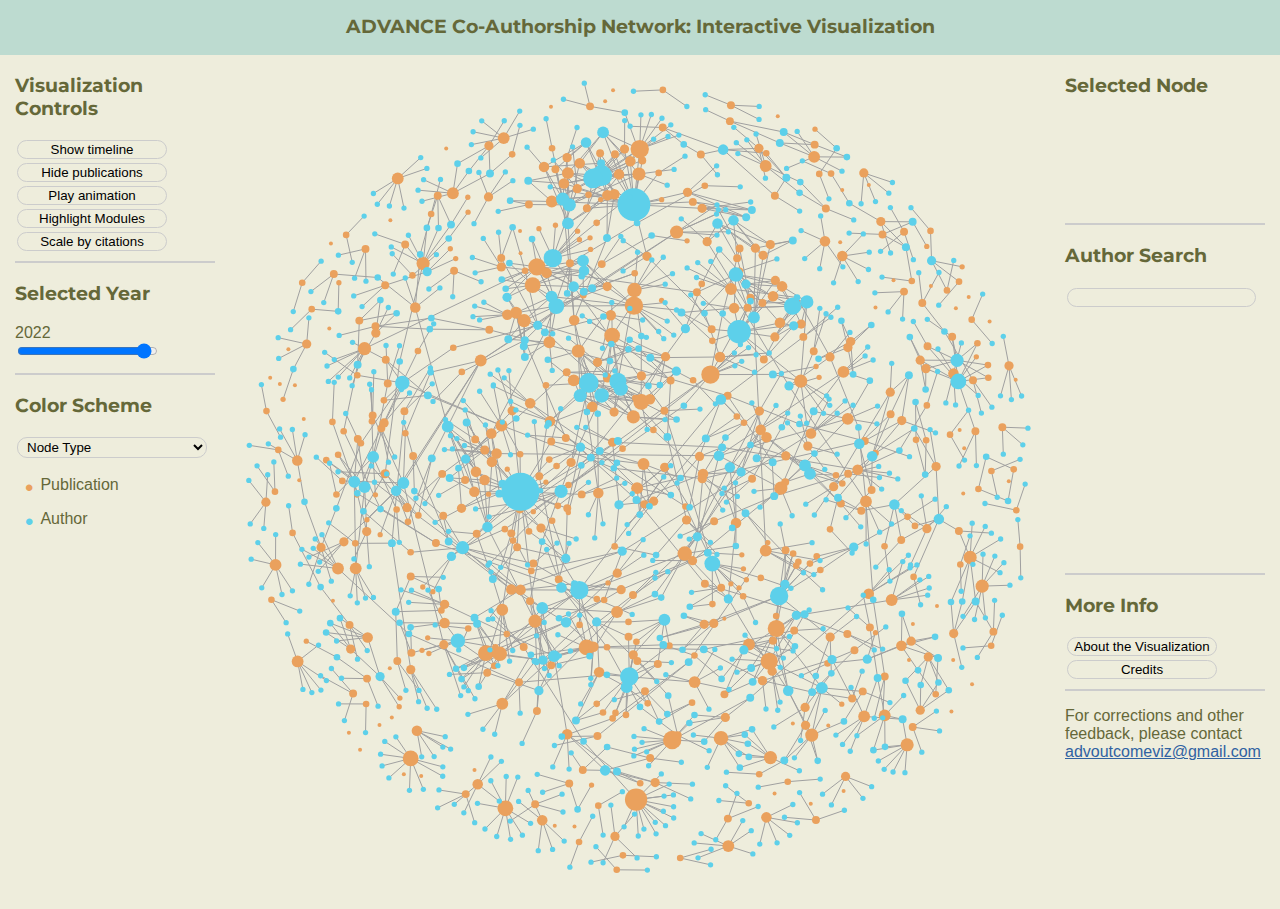
==== index.html @ ebf052ea "Add files via upload" ====
<!Doctype html>
<head>
  <meta charset="utf-8">
  <meta name="keywords" content="HTML,CSS,JavaScript,THREE.js">
  <meta name="viewport" content="width=device-width, initial-scale=1.0">
  <link rel="stylesheet" href="style.css?v=7">
  <link rel="preconnect" href="https://fonts.googleapis.com">
  <link rel="preconnect" href="https://fonts.gstatic.com" crossorigin>
  <link href="https://fonts.googleapis.com/css2?family=Montserrat&display=swap" rel="stylesheet">
  <title>The Advance Community</title>
</head>
<body>
  <div id="navbar">
    <h3>ADVANCE Co-Authorship Network: Interactive Visualization</h3>
  </div>
  <div id="main">
    <button id="generate" style="position:absolute; display:none;">Save as SVG</button>
    <div id="sidebar">
      <h3>Visualization Controls</h3>
      <!-- button to toggle layout -->
      <button onclick="toggleTimeline()" id="toggleTimelineButton">Show timeline</button>
      <button onclick="togglePubs()" id="togglePubsButton">Hide publications</button>
      <button onclick="playPause()" id="playPauseButton">Play animation</button>
      <button onclick="playPauseIdle()" id="idleButton">Highlight Modules</button>
      <button onclick="reScale()" id="reScaleButton">Scale By degree</button>
      <hr/>

      <!-- slider for years -->
      <h3>Selected Year</h3>
      <p id="yearLabel">2008</p>
      <input type="range" min="2000" max="2022" value="2022" step="1" class="slider" id="yearSlider" onchange="yearSlider(this.value)" onenter="yearSlider(this.value)">
      <hr/>

      <h3>Color Scheme</h3>
      <!-- recolor dropdown -->
      <select id="colorDropdown" class="dropdown" onchange="reColor(this.value)">
        <option value="type">Node Type</option>
        <option value="gender">Author Gender</option>
        <option value="race">Author Race</option>
        <option value="discipline">Discipline</option>
        <option value="race_ethnicity">Race & Ethnicity</option>
        <option value="gender_only">Gender Studies</option>
        <option value="intersectional">Intersectional</option>
        <option value="expert">DEI Expertise</option>
        <option value="doctype">University Doctoral Type</option>
        <option value="msi">Minority Serving Institutions</option>
        <option value="msi_detail">Hispanic Serving Institutions</option>
        <option value="date">Year</option>
      </select>
      <ul id="legend"></ul>
    </div>
    <div id="container"></div>
    <div id="searchPanel">
      <h3>Selected Node</h3>
      <div id="infoText"></div>
      <hr>
      <!-- Search Bar and result list -->
      <h3>Author Search</h3>
      <input onchange="searchFor(this.value)"></input>
      <ul id="searchResults"></ul>

      <hr>
      <h3>More Info</h3>
      <button class="moreinfo" id="howto" onclick="showLightBox(this)">About the Visualization
        <div class="lightboxContent">
          <h3>About the Visualization</h3>
          In the center of the screen you see this network with two types of nodes: Publications (orange) and Authors (blue). An author is connected to a publication by a network edge if the author wrote the publication. For publication nodes, the size reflects the number of authors on the publication. For author nodes, the size reflects the number of publications the author wrote, or the number of collaborators (when the publications are hidden).

          <h4>Explore</h4>
          Click on a node to learn more about it. The name
          or title will appear on the right of the screen under Selected Node and the node’s connections will be highlighted. Click anywhere to deselect. Search for a specific Author in the network using the Author Search on the right.
          <h4>Time</h4>
          Using the Selected Year slider you can see all publications and authors from 2001 until the selected year. Select Show Timeline to see the nodes re- arranged so the radial distance from the center of the image starting in 2001. Year 2001 is in the center, year 2021 is on the largest circle.
          <h4>Animation</h4>
          Click Play animation to progress through all years from 2001 until 2021. Your pre-existing settings (color and layout) will be maintained throughout the animation. Click the button again to Pause animation.
          <h4>Social Connections</h4>
          To focus on social connections, select Hide Publications so all visible nodes are Authors. Here, two authors are connected if they wrote a publication together.
          <h4>Color Schemes</h4>
          We can also learn more by recoloring the nodes and observing which colors tend to be connected in the network. Change colors by using the drop-down box in Color Scheme. A legend appears below the selected scheme. Options include:
          <ol>
            <li>Author Gender</li>
            <li>Author Race</li>
            <li>Author Discipline</li>
            <li>Expertise in Race & Ethnicity Studies 5. Expertise in Gender Studies</li>
            <li>Expertise in Intersectional Studies</li>
            <li>An Affiliation at a Minority Serving Institution (MSI) 8. An Affiliation at a Hispanic Serving Institution (HSI)</li>
            <li>First Year of publication</li>
          </ol>
          <h4>Other functions</h4>
          Change the node size by pressing Scale by Citations to show the most highly cited publications and authors in the network. Press Scale by Degree to return to the original view. To explicitly explore the disconnected modules in the network, press Highlight Modules. Press Pause Modules to return to the original view.
        </div>
      </button>
      <button class="moreinfo" id="credits" onclick="showLightBox(this)">Credits
        <div class="lightboxContent">
          <h4>Project Team</h4>
          <ul> 
            <li><b>Kathrin Zippel</b> | <i>Professor of Sociology, Northeastern University</i></li>
            <li><b>Laura K. Nelson</b> | <i>Assistant Professor of Sociology, University of British Columbia</i></li>
            <li><b>Alexander Gates</b> | <i>Associate Research Scientist, Dept. of Sociology, Northeastern University</i></li>
            <li><b>Jessica Gold</b> | <i>Postdoctoral Research Associate, Dept. of Sociology, Northeastern University</i></li>
            <li><b> Alice Grishchenko</b> | Visualization</li>
          </ul>

          <p id="nsf-msg">This material is based upon work supported by the National Science Foundation under Grants No. 1836671 and 2000713. Any opinions, findings, and conclusions or recommendations expressed in this material are those of the authors and do not necessarily reflect the views of the National Science Foundation</p>
        </div>
      </button>
      <hr/>
      <p>For corrections and other feedback, please contact <a href="mailto:advoutcomeviz@gmail.com">advoutcomeviz@gmail.com</a></p>
    </div>
  </div>
  <div id="lightBoxParent"><div id="lightBoxClose" onclick="closeLightBox()">&#215;</div>
    <div id="lightBox"></div>
  </div>

  <script type="text/javascript"  src="js/d3.min.js"></script>
  <script type="text/javascript"  src="js/viz-temp.js?v=9"></script>
  <script type="text/javascript"  src="js/blob.js"></script>
  <script type="text/javascript"  src="js/fileSaver.js"></script>
  <script>
  //----------------svg export code

  d3.select("#generate")
  .on("click", writeDownloadLink);

  function writeDownloadLink(){
    try {
      var isFileSaverSupported = !!new Blob();
    } catch (e) {
      alert("blob not supported");
    }

    var html = d3.select("svg")
    .attr("title", "test2")
    .attr("version", 1.1)
    .attr("xmlns", "http://www.w3.org/2000/svg")
    .node().parentNode.innerHTML;

    var blob = new Blob([html], {type: "image/svg+xml"});
    saveAs(blob, "viz.svg");
  };
  </script>
</body>
</html>
---- style.css ----
body{
  font-family: sans-serif;
  font-weight: 200;
  background-color: #eeeddc;
  margin: 0;
  color: #656839;
}


ul {
  list-style: none;
  margin: 0;
  padding: 0 0 0 10px;
}

li p{
  /* margin: 6px 0; */
}

hr{
  border: 0.5px solid #ccc;
}

h1,h2,h3,h4{
  font-family: 'Montserrat', sans-serif;
}
a{
  color: #3062a2;
}


/* ================== svg and UI containers ================*/
#container,#sidebar, #searchPanel{
  float:left;
}
#sidebar, #searchPanel{
  width: 200px;
}
#searchResults{
  max-height: 80vh;
  overflow-y: scroll;
  min-height: 250px;
}
#navbar{
  width: 100%;
  height: 40px;
  text-align: center;
  background-color: #bddbd0;
  padding-top: 15px;
}
#navbar h3{
  margin: 0;
}
#main{
  margin: 0 auto;
  position: relative;
  width: 1250px;
}
#lightBoxParent{
  position: fixed;
  width: 50vw;
  height: 70vh;
  z-index: 2;
  background-color: rgba(238, 237, 220, 0.9);
  overflow-y: scroll;
  margin: 10vh 25vw;
  border: 1px solid;
  opacity: 0;
  display: none;
}
#lightBox{
  padding: 20px;
}
#lightBoxClose{
  position: relative;
  z-index: 3;
  width: 40px;
  height: 40px;
  color: #7d7f56;
  float: right;
  font-size: 40px;
}

.lightboxContent{
  display:none;
}


/* ===================  UI elements =======================*/
select, button, input{
  background-color: transparent;
  border: 1.5px solid #ccc;
  border-radius: 10px;
  padding: 1px 5px;
  margin: 2px;
}

button{
  width: 150px;
}

select{
  max-width: 95%;
}

button:hover, button:active{
  border: 1.5px solid #000;
  background-color: #eee;
}

#searchPanel input{
  margin-bottom: 8px;
}

.bullet{
  float: left;
  margin-right: 7px;
  font-size: 150%;
  margin-top: -2px;
}

#yearSlider{

}
#yearLabel{
  margin-bottom: -3px;
}
#infoText{
  min-height: 100px;
}
#nsf-msg{
  font-size: 10px;
}

/* ===================  Selected Item & Text Styling =====*/
.selected{
  stroke:#000000;
}
.selected-result{
  color:#ff0000;
}
#searchResults li{
  padding: 2px 0;
  text-transform: capitalize;
}
span.pub{
  font-style: italic;
  text-transform: capitalize;
  font-size: 14px;
}
span.author{
  text-transform: capitalize;
}
span.set, span.doctype-author{
  font-size: 12px;
  font-weight: 800;
}
span.cite{
  font-size: 12px;
}
span.year{
  font-size: 12px;
}
span.doctype-pub{
  display:none;
}
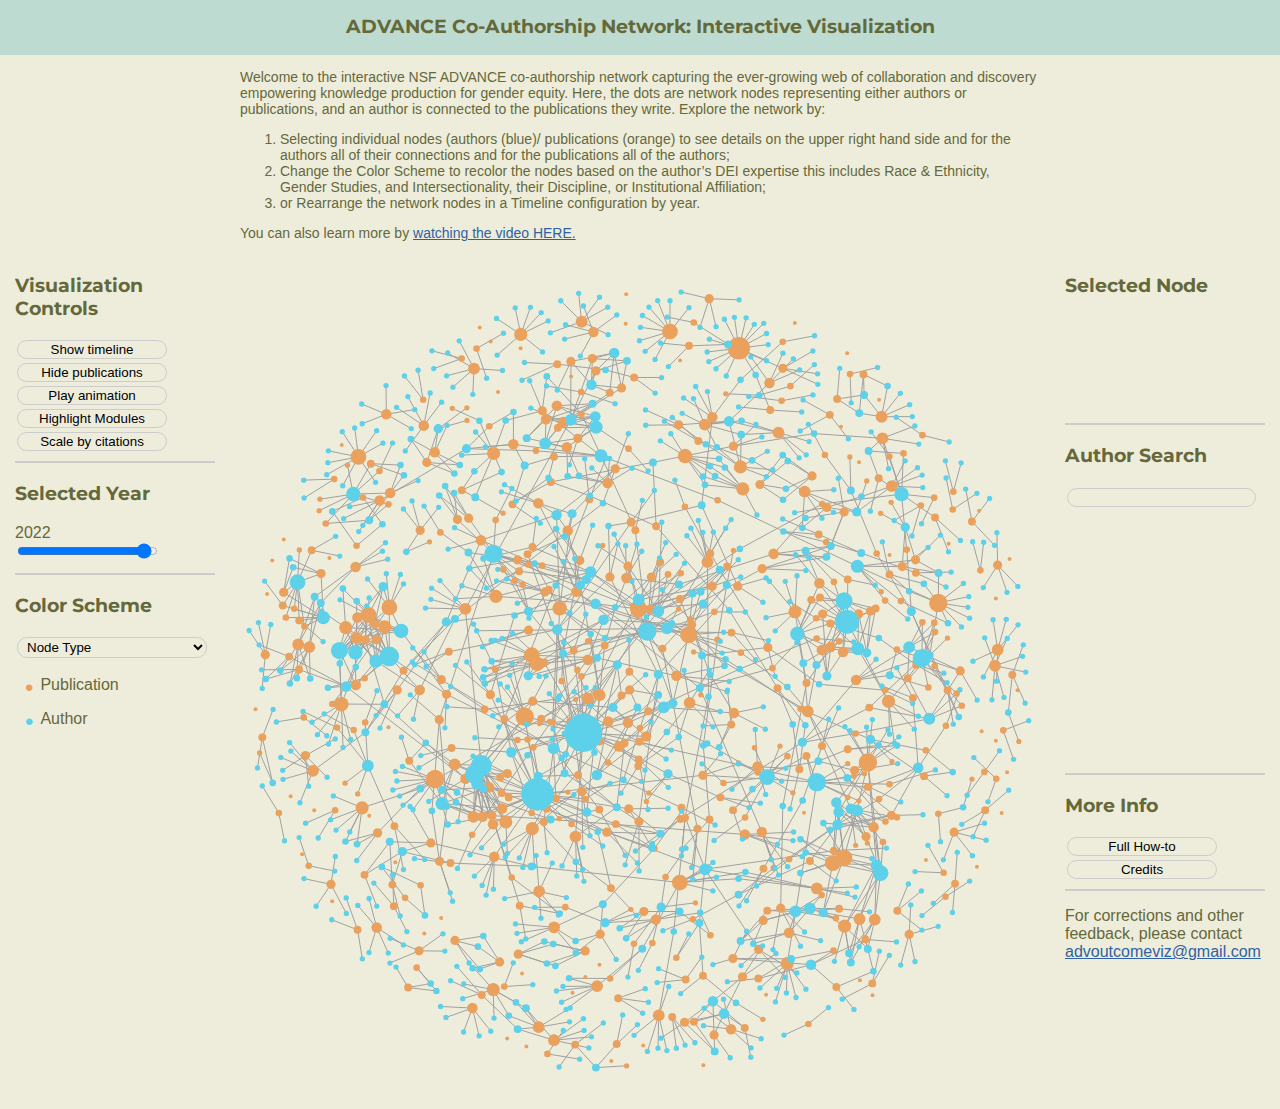
==== commit 34b51650: "Add files via upload" ====
--- a/index.html
+++ b/index.html
@@ -3,7 +3,7 @@
   <meta charset="utf-8">
   <meta name="keywords" content="HTML,CSS,JavaScript,THREE.js">
   <meta name="viewport" content="width=device-width, initial-scale=1.0">
-  <link rel="stylesheet" href="style.css?v=7">
+  <link rel="stylesheet" href="style.css?v=8">
   <link rel="preconnect" href="https://fonts.googleapis.com">
   <link rel="preconnect" href="https://fonts.gstatic.com" crossorigin>
   <link href="https://fonts.googleapis.com/css2?family=Montserrat&display=swap" rel="stylesheet">
@@ -13,6 +13,19 @@
   <div id="navbar">
     <h3>ADVANCE Co-Authorship Network: Interactive Visualization</h3>
   </div>
+  <div id="directions">
+  <p>Welcome to the interactive NSF ADVANCE co-authorship network capturing the ever-growing web of collaboration and discovery empowering knowledge production for gender equity.
+  Here, the dots are network nodes representing either authors  or publications, and an author is connected to the publications they write.
+
+  Explore the network by:
+  <ol>
+    <li>Selecting individual nodes (authors (blue)/ publications (orange) to see details on the upper right hand side and for the authors all of their connections and for the publications all of the authors;</li>
+  <li>Change the Color Scheme to recolor the nodes based on the author’s DEI expertise this includes Race & Ethnicity, Gender Studies, and Intersectionality, their Discipline, or Institutional Affiliation; </li>
+  <li>or Rearrange the network nodes in a Timeline configuration by year.</li>
+</ol>
+
+  You can also learn more by <a href="https://www.youtube.com/watch?v=FfG1PArP5WY" target="_blank">watching the video HERE.</a></p>
+</div>
   <div id="main">
     <button id="generate" style="position:absolute; display:none;">Save as SVG</button>
     <div id="sidebar">
@@ -61,7 +74,7 @@
 
       <hr>
       <h3>More Info</h3>
-      <button class="moreinfo" id="howto" onclick="showLightBox(this)">About the Visualization
+      <button class="moreinfo" id="howto" onclick="showLightBox(this)">Full How-to
         <div class="lightboxContent">
           <h3>About the Visualization</h3>
           In the center of the screen you see this network with two types of nodes: Publications (orange) and Authors (blue). An author is connected to a publication by a network edge if the author wrote the publication. For publication nodes, the size reflects the number of authors on the publication. For author nodes, the size reflects the number of publications the author wrote, or the number of collaborators (when the publications are hidden).
--- a/style.css
+++ b/style.css
@@ -51,10 +51,14 @@
 #navbar h3{
   margin: 0;
 }
-#main{
+#main, #directions{
   margin: 0 auto;
   position: relative;
   width: 1250px;
+}
+#directions{
+  font-size: 14px;
+  width: 800px;
 }
 #lightBoxParent{
   position: fixed;
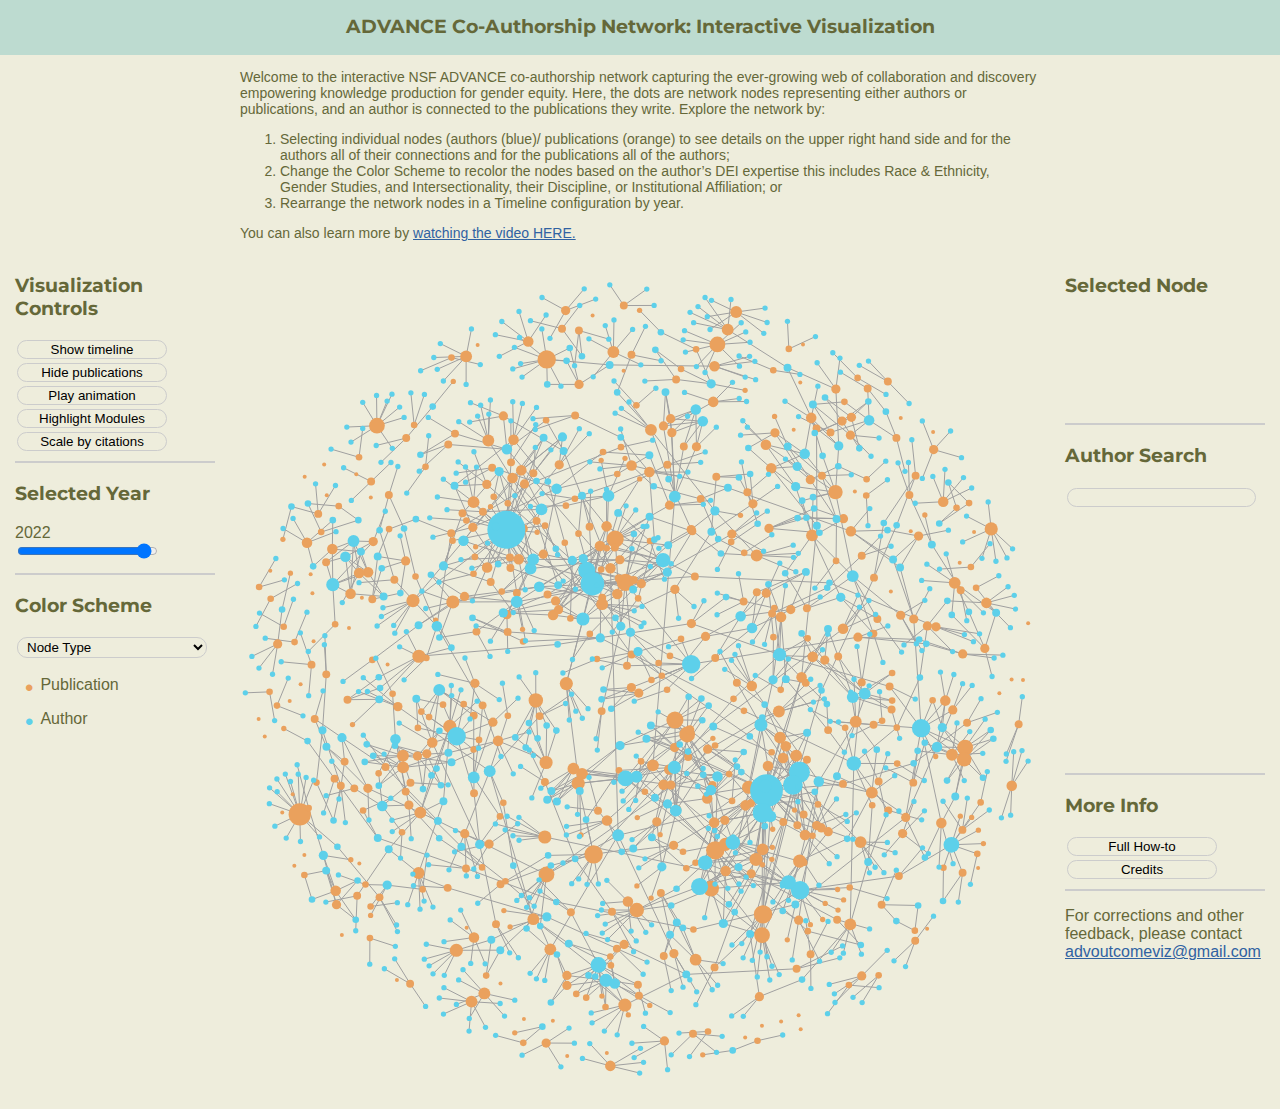
==== commit 571d03c0: "Add files via upload" ====
--- a/index.html
+++ b/index.html
@@ -20,8 +20,8 @@
   Explore the network by:
   <ol>
     <li>Selecting individual nodes (authors (blue)/ publications (orange) to see details on the upper right hand side and for the authors all of their connections and for the publications all of the authors;</li>
-  <li>Change the Color Scheme to recolor the nodes based on the author’s DEI expertise this includes Race & Ethnicity, Gender Studies, and Intersectionality, their Discipline, or Institutional Affiliation; </li>
-  <li>or Rearrange the network nodes in a Timeline configuration by year.</li>
+  <li>Change the Color Scheme to recolor the nodes based on the author’s DEI expertise this includes Race & Ethnicity, Gender Studies, and Intersectionality, their Discipline, or Institutional Affiliation; or</li>
+  <li>Rearrange the network nodes in a Timeline configuration by year.</li>
 </ol>
 
   You can also learn more by <a href="https://www.youtube.com/watch?v=FfG1PArP5WY" target="_blank">watching the video HERE.</a></p>
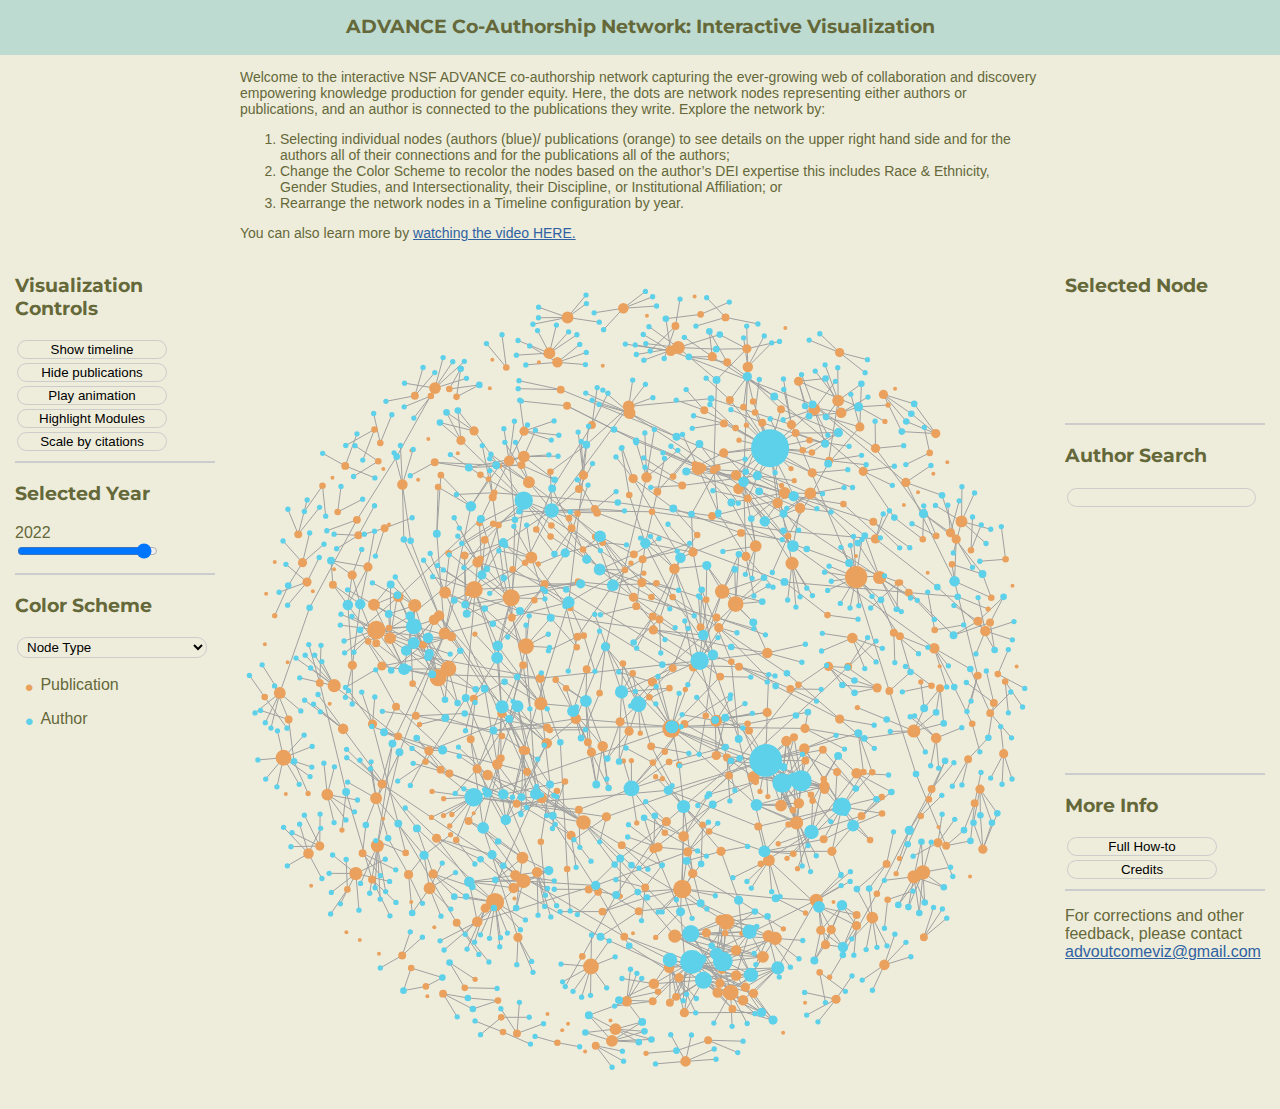
==== commit 9dd9e520: "Add files via upload" ====
--- a/index.html
+++ b/index.html
@@ -115,7 +115,7 @@
             <li><b> Alice Grishchenko</b> | Visualization</li>
           </ul>
 
-          <p id="nsf-msg">This material is based upon work supported by the National Science Foundation under Grants No. 1836671 and 2000713. Any opinions, findings, and conclusions or recommendations expressed in this material are those of the authors and do not necessarily reflect the views of the National Science Foundation</p>
+          <p id="nsf-msg">This material is based upon work supported by the National Science Foundation under Grants No. <a href="https://www.nsf.gov/awardsearch/showAward?AWD_ID=1836671&HistoricalAwards=false" target="_blank">1836671</a> and <a href="https://www.nsf.gov/awardsearch/showAward?AWD_ID=2000713&HistoricalAwards=false" target="_blank">2000713</a>. Any opinions, findings, and conclusions or recommendations expressed in this material are those of the authors and do not necessarily reflect the views of the National Science Foundation</p>
         </div>
       </button>
       <hr/>
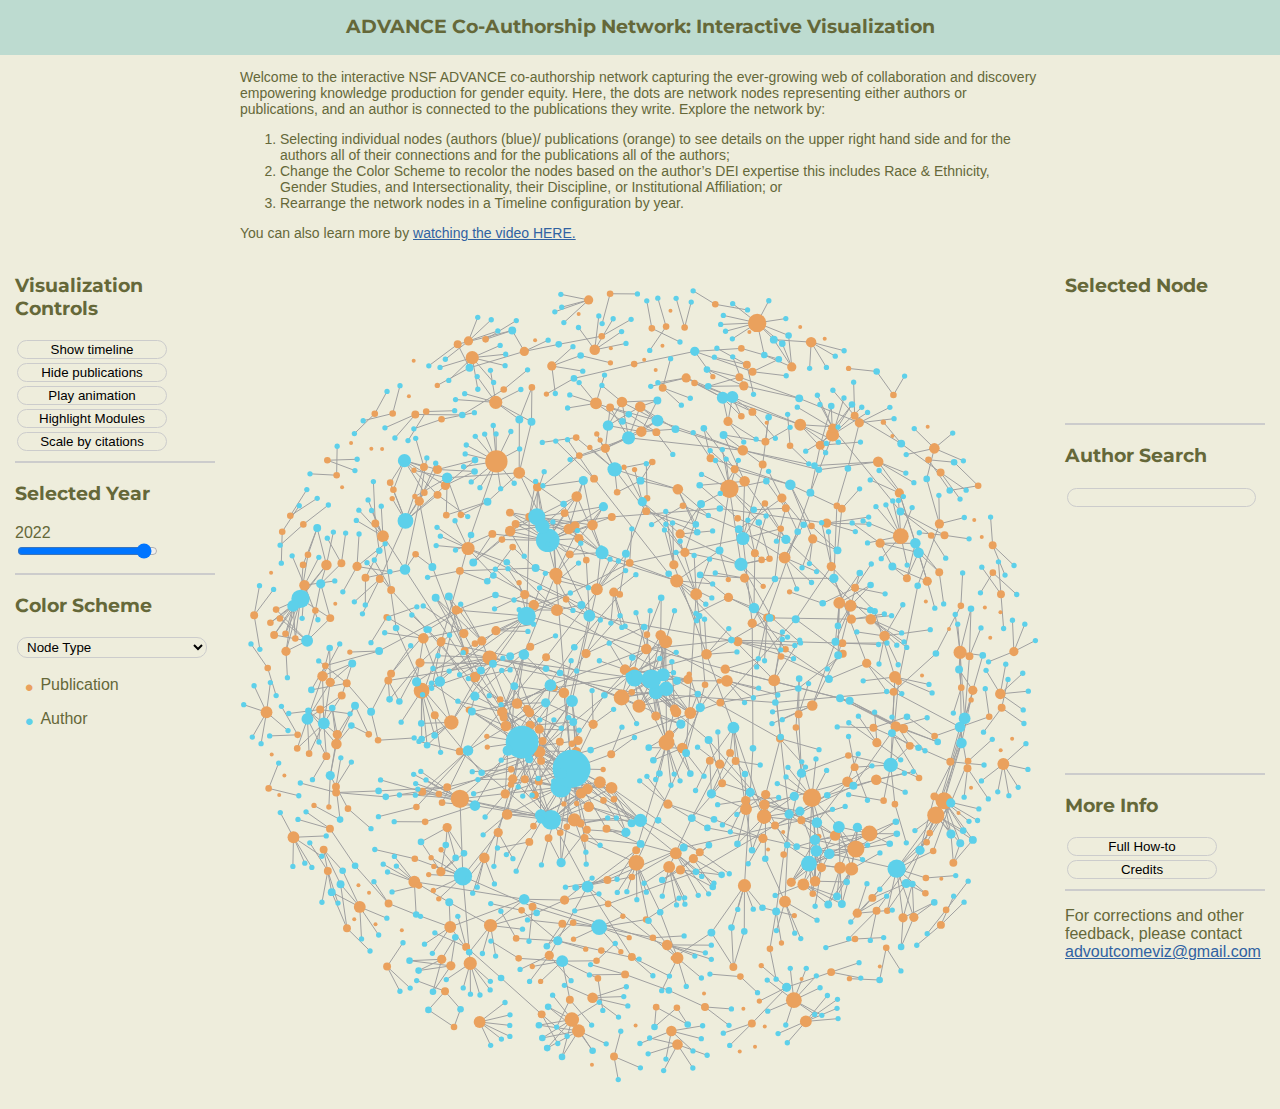
==== commit 1b3ad038: "Add files via upload" ====
--- a/index.html
+++ b/index.html
@@ -3,7 +3,7 @@
   <meta charset="utf-8">
   <meta name="keywords" content="HTML,CSS,JavaScript,THREE.js">
   <meta name="viewport" content="width=device-width, initial-scale=1.0">
-  <link rel="stylesheet" href="style.css?v=8">
+  <link rel="stylesheet" href="style.css?v=9">
   <link rel="preconnect" href="https://fonts.googleapis.com">
   <link rel="preconnect" href="https://fonts.gstatic.com" crossorigin>
   <link href="https://fonts.googleapis.com/css2?family=Montserrat&display=swap" rel="stylesheet">
@@ -127,7 +127,7 @@
   </div>
 
   <script type="text/javascript"  src="js/d3.min.js"></script>
-  <script type="text/javascript"  src="js/viz-temp.js?v=9"></script>
+  <script type="text/javascript"  src="js/viz-temp.js?v=10"></script>
   <script type="text/javascript"  src="js/blob.js"></script>
   <script type="text/javascript"  src="js/fileSaver.js"></script>
   <script>
--- a/style.css
+++ b/style.css
@@ -67,21 +67,20 @@
   z-index: 2;
   background-color: rgba(238, 237, 220, 0.9);
   overflow-y: scroll;
-  margin: 10vh 25vw;
+  margin: -150px 25vw;
   border: 1px solid;
   opacity: 0;
   display: none;
 }
 #lightBox{
-  padding: 20px;
+  padding: 30px;
 }
 #lightBoxClose{
-  position: relative;
+  position: fixed;
   z-index: 3;
   width: 40px;
   height: 40px;
   color: #7d7f56;
-  float: right;
   font-size: 40px;
 }
 
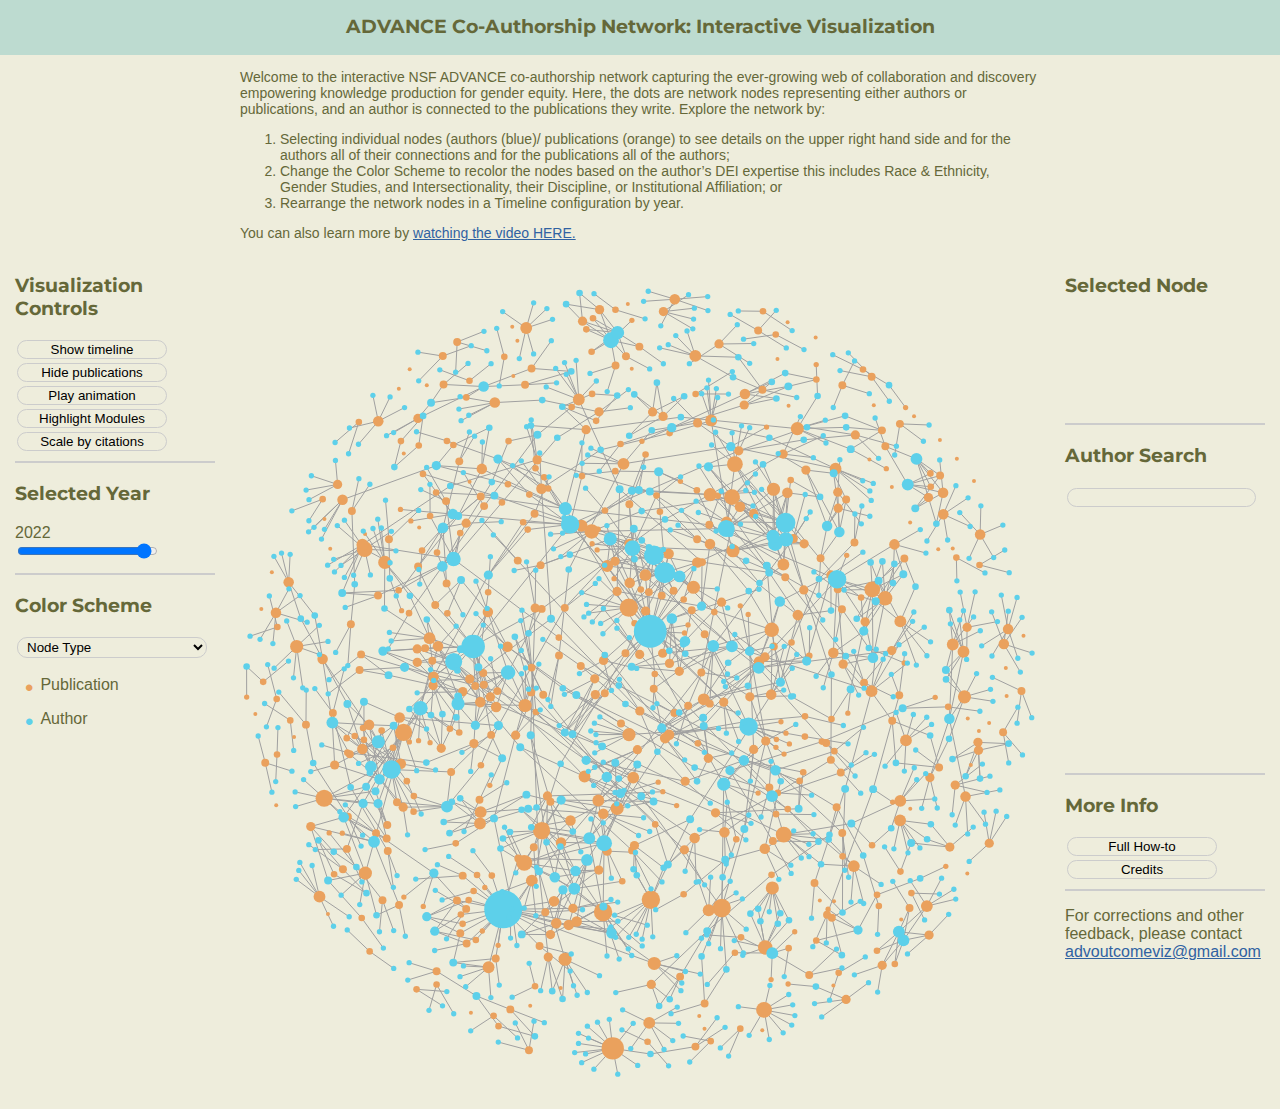
==== commit c396b840: "Add files via upload" ====
--- a/index.html
+++ b/index.html
@@ -110,11 +110,11 @@
           <ul> 
             <li><b>Kathrin Zippel</b> | <i>Professor of Sociology, Northeastern University</i></li>
             <li><b>Laura K. Nelson</b> | <i>Assistant Professor of Sociology, University of British Columbia</i></li>
-            <li><b>Alexander Gates</b> | <i>Associate Research Scientist, Dept. of Sociology, Northeastern University</i></li>
-            <li><b>Jessica Gold</b> | <i>Postdoctoral Research Associate, Dept. of Sociology, Northeastern University</i></li>
+            <li><b>Alexander Gates</b> | <i>Associate Research Scientist, Northeastern University</i></li>
+            <li><b>Jessica Gold</b> | <i>Postdoctoral Research Associate, Northeastern University</i></li>
             <li><b> Alice Grishchenko</b> | Visualization</li>
           </ul>
-
+          <br>
           <p id="nsf-msg">This material is based upon work supported by the National Science Foundation under Grants No. <a href="https://www.nsf.gov/awardsearch/showAward?AWD_ID=1836671&HistoricalAwards=false" target="_blank">1836671</a> and <a href="https://www.nsf.gov/awardsearch/showAward?AWD_ID=2000713&HistoricalAwards=false" target="_blank">2000713</a>. Any opinions, findings, and conclusions or recommendations expressed in this material are those of the authors and do not necessarily reflect the views of the National Science Foundation</p>
         </div>
       </button>
--- a/style.css
+++ b/style.css
@@ -82,6 +82,7 @@
   height: 40px;
   color: #7d7f56;
   font-size: 40px;
+  margin-left: 8px;
 }
 
 .lightboxContent{
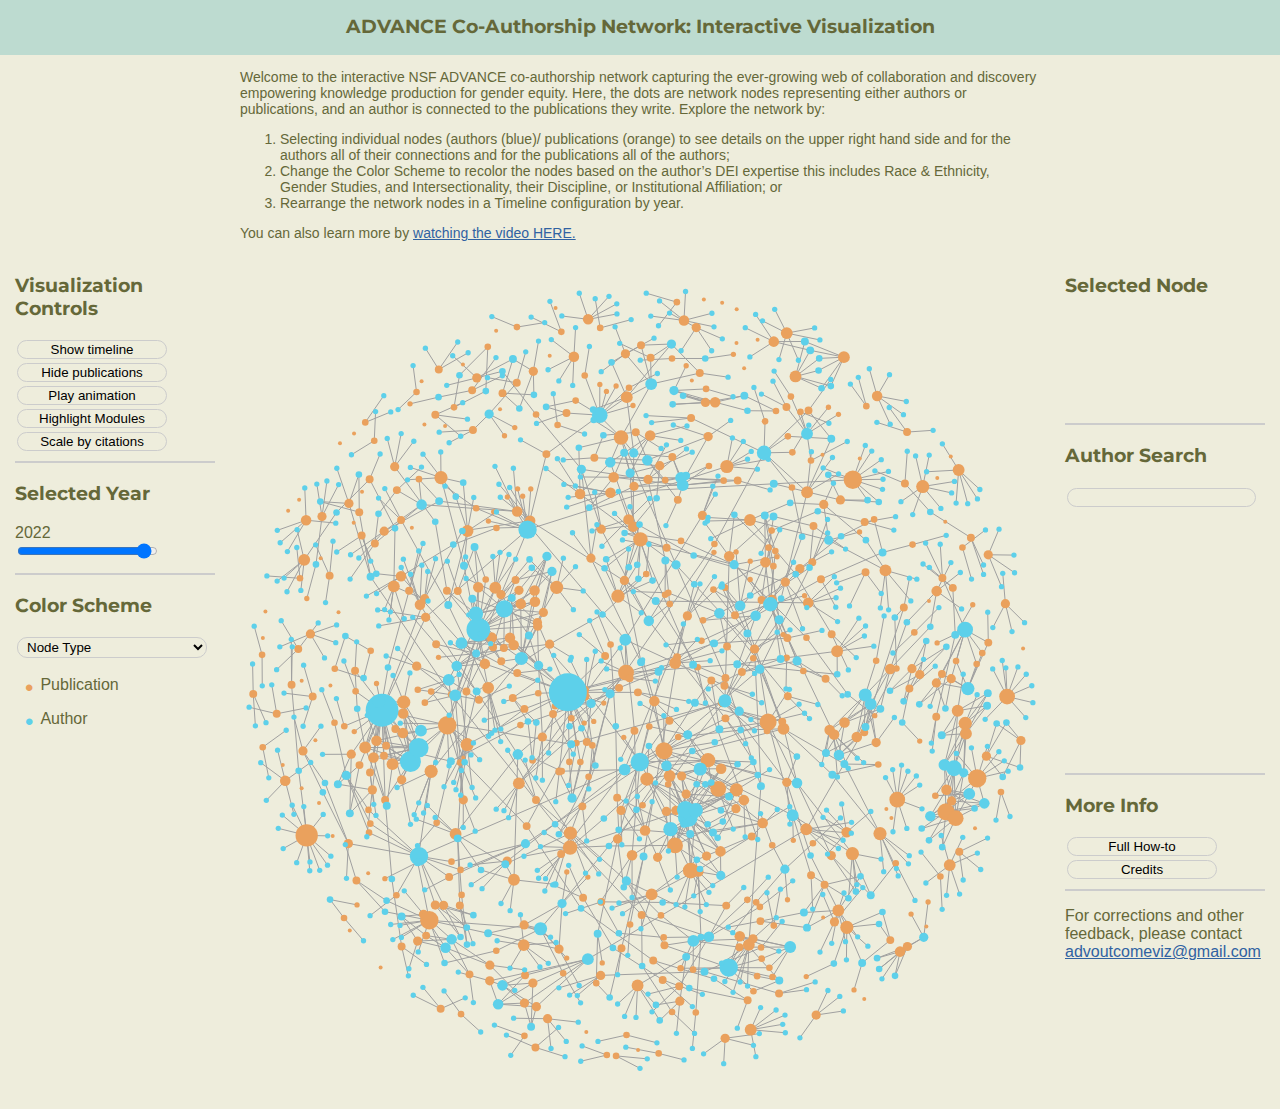
==== commit fb268785: "Add files via upload" ====
--- a/index.html
+++ b/index.html
@@ -8,6 +8,15 @@
   <link rel="preconnect" href="https://fonts.gstatic.com" crossorigin>
   <link href="https://fonts.googleapis.com/css2?family=Montserrat&display=swap" rel="stylesheet">
   <title>The Advance Community</title>
+  <!-- Global site tag (gtag.js) - Google Analytics -->
+  <script async src="https://www.googletagmanager.com/gtag/js?id=G-BR56DJ02SN"></script>
+  <script>
+    window.dataLayer = window.dataLayer || [];
+    function gtag(){dataLayer.push(arguments);}
+    gtag('js', new Date());
+
+    gtag('config', 'G-BR56DJ02SN');
+  </script>
 </head>
 <body>
   <div id="navbar">
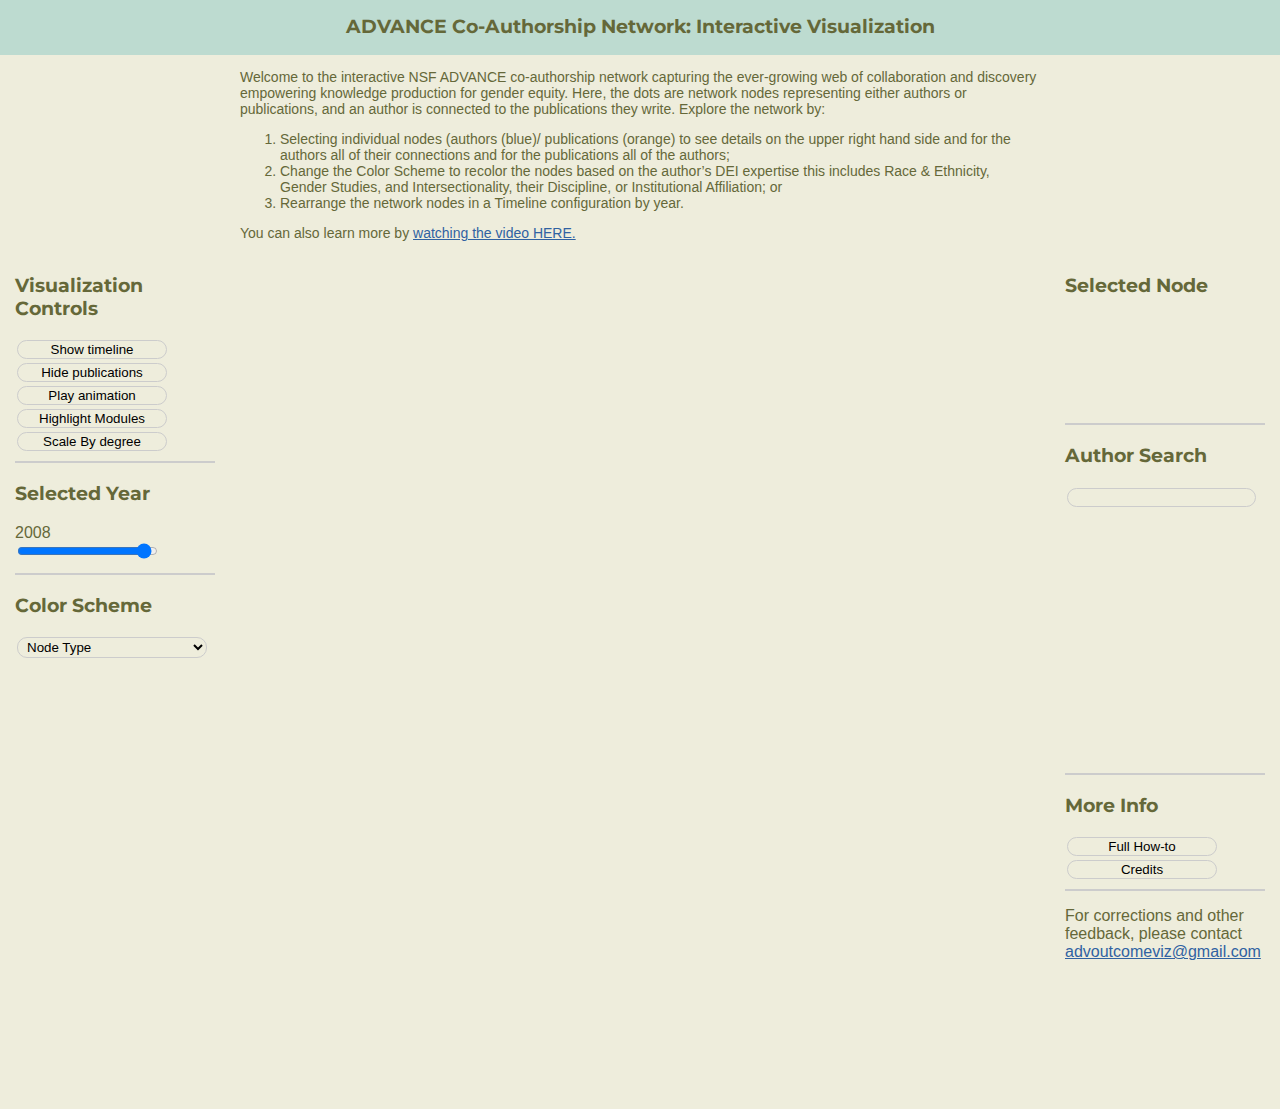
==== commit b80a824f: "Add files via upload" ====
--- a/index.html
+++ b/index.html
@@ -58,7 +58,7 @@
       <select id="colorDropdown" class="dropdown" onchange="reColor(this.value)">
         <option value="type">Node Type</option>
         <option value="gender">Author Gender</option>
-        <option value="race">Author Race</option>
+        <!-- <option value="race">Author Race</option> -->
         <option value="discipline">Discipline</option>
         <option value="race_ethnicity">Race & Ethnicity</option>
         <option value="gender_only">Gender Studies</option>
